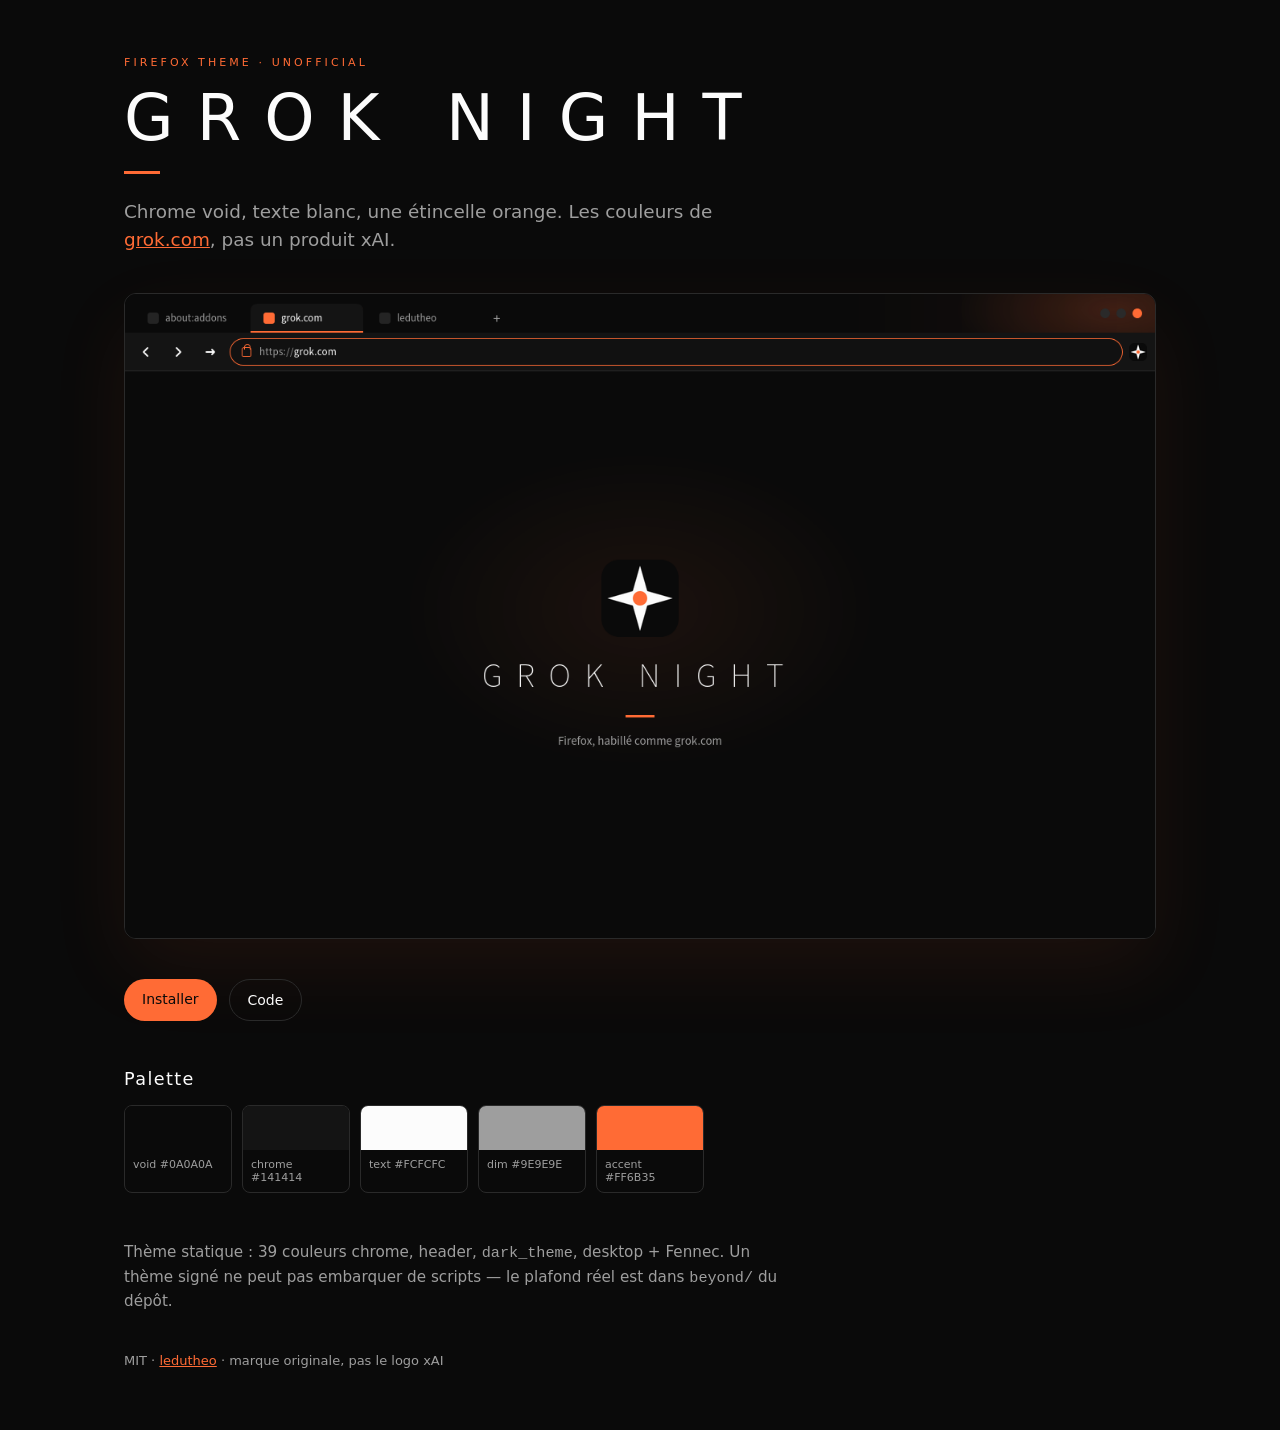
==== docs/index.html @ d77218d9 "v1.1 : chrome silencieux, vitrine publique Le thème live n’affiche plus GROK NIGHT sur chaque fenêtr" ====
<!DOCTYPE html>
<html lang="fr">
<head>
  <meta charset="utf-8">
  <meta name="viewport" content="width=device-width, initial-scale=1">
  <title>Grok Night — Firefox theme</title>
  <meta name="description" content="Thème Firefox aux couleurs de grok.com. Void, blanc, une étincelle orange.">
  <meta property="og:title" content="Grok Night">
  <meta property="og:description" content="Firefox, habillé comme grok.com">
  <meta property="og:image" content="img/og.png">
  <link rel="icon" href="img/icon-128.png">
  <style>
    :root {
      --void: #0A0A0A;
      --chrome: #141414;
      --line: #2A2A2A;
      --text: #FCFCFC;
      --dim: #9E9E9E;
      --accent: #FF6B35;
    }
    * { box-sizing: border-box; }
    html, body { margin: 0; background: var(--void); color: var(--text); }
    body { font-family: ui-sans-serif, system-ui, "Segoe UI", sans-serif; }
    header, main, footer { max-width: 1080px; margin: 0 auto; padding: 0 24px; }
    header { padding-top: 56px; }
    .kicker { color: var(--accent); letter-spacing: .28em; font-size: 11px; text-transform: uppercase; }
    h1 {
      font-weight: 200;
      letter-spacing: .36em;
      font-size: clamp(2.2rem, 6vw, 4rem);
      margin: 12px 0 8px;
    }
    .bar { width: 36px; height: 3px; background: var(--accent); margin: 16px 0 24px; }
    .lead { color: var(--dim); max-width: 38rem; font-size: 1.15rem; line-height: 1.5; }
    .shot {
      margin: 40px 0;
      border: 1px solid var(--line);
      border-radius: 12px;
      overflow: hidden;
      box-shadow: 0 30px 80px rgba(255, 107, 53, .08);
    }
    .shot img { display: block; width: 100%; height: auto; }
    .row { display: flex; flex-wrap: wrap; gap: 12px; margin: 28px 0 48px; }
    a.btn {
      display: inline-block;
      padding: 12px 18px;
      border-radius: 999px;
      text-decoration: none;
      font-size: 14px;
    }
    .btn.primary { background: var(--accent); color: #0A0A0A; }
    .btn.ghost { border: 1px solid var(--line); color: var(--text); }
    h2 { font-weight: 400; font-size: 1.1rem; letter-spacing: .08em; margin: 0 0 16px; }
    .swatches { display: flex; flex-wrap: wrap; gap: 10px; margin-bottom: 48px; }
    .swatch {
      width: 108px;
      border: 1px solid var(--line);
      border-radius: 8px;
      overflow: hidden;
      font-size: 11px;
      color: var(--dim);
    }
    .swatch i { display: block; height: 44px; }
    .swatch span { display: block; padding: 8px; }
    .note { color: var(--dim); font-size: .95rem; line-height: 1.55; max-width: 42rem; }
    footer { padding: 24px 24px 64px; color: var(--dim); font-size: 13px; }
    footer a { color: var(--accent); }
  </style>
</head>
<body>
  <header>
    <div class="kicker">Firefox theme · unofficial</div>
    <h1>GROK NIGHT</h1>
    <div class="bar"></div>
    <p class="lead">Chrome void, texte blanc, une étincelle orange.
      Les couleurs de <a href="https://grok.com" style="color:var(--accent)">grok.com</a>,
      pas un produit xAI.</p>
  </header>
  <main>
    <div class="shot">
      <img src="img/hero.png" alt="Firefox avec Grok Night : onglet grok.com, barre d'adresse orange, page void">
    </div>
    <div class="row">
      <a class="btn primary" href="https://github.com/ledutheo/firefox-theme-grok#installer">Installer</a>
      <a class="btn ghost" href="https://github.com/ledutheo/firefox-theme-grok">Code</a>
    </div>
    <h2>Palette</h2>
    <div class="swatches">
      <div class="swatch"><i style="background:#0A0A0A"></i><span>void #0A0A0A</span></div>
      <div class="swatch"><i style="background:#141414"></i><span>chrome #141414</span></div>
      <div class="swatch"><i style="background:#FCFCFC"></i><span>text #FCFCFC</span></div>
      <div class="swatch"><i style="background:#9E9E9E"></i><span>dim #9E9E9E</span></div>
      <div class="swatch"><i style="background:#FF6B35"></i><span>accent #FF6B35</span></div>
    </div>
    <p class="note">Thème statique : 39 couleurs chrome, header, <code>dark_theme</code>, desktop + Fennec.
      Un thème signé ne peut pas embarquer de scripts — le plafond réel est dans
      <code>beyond/</code> du dépôt.</p>
  </main>
  <footer>
    MIT · <a href="https://github.com/ledutheo">ledutheo</a>
    · marque originale, pas le logo xAI
  </footer>
</body>
</html>
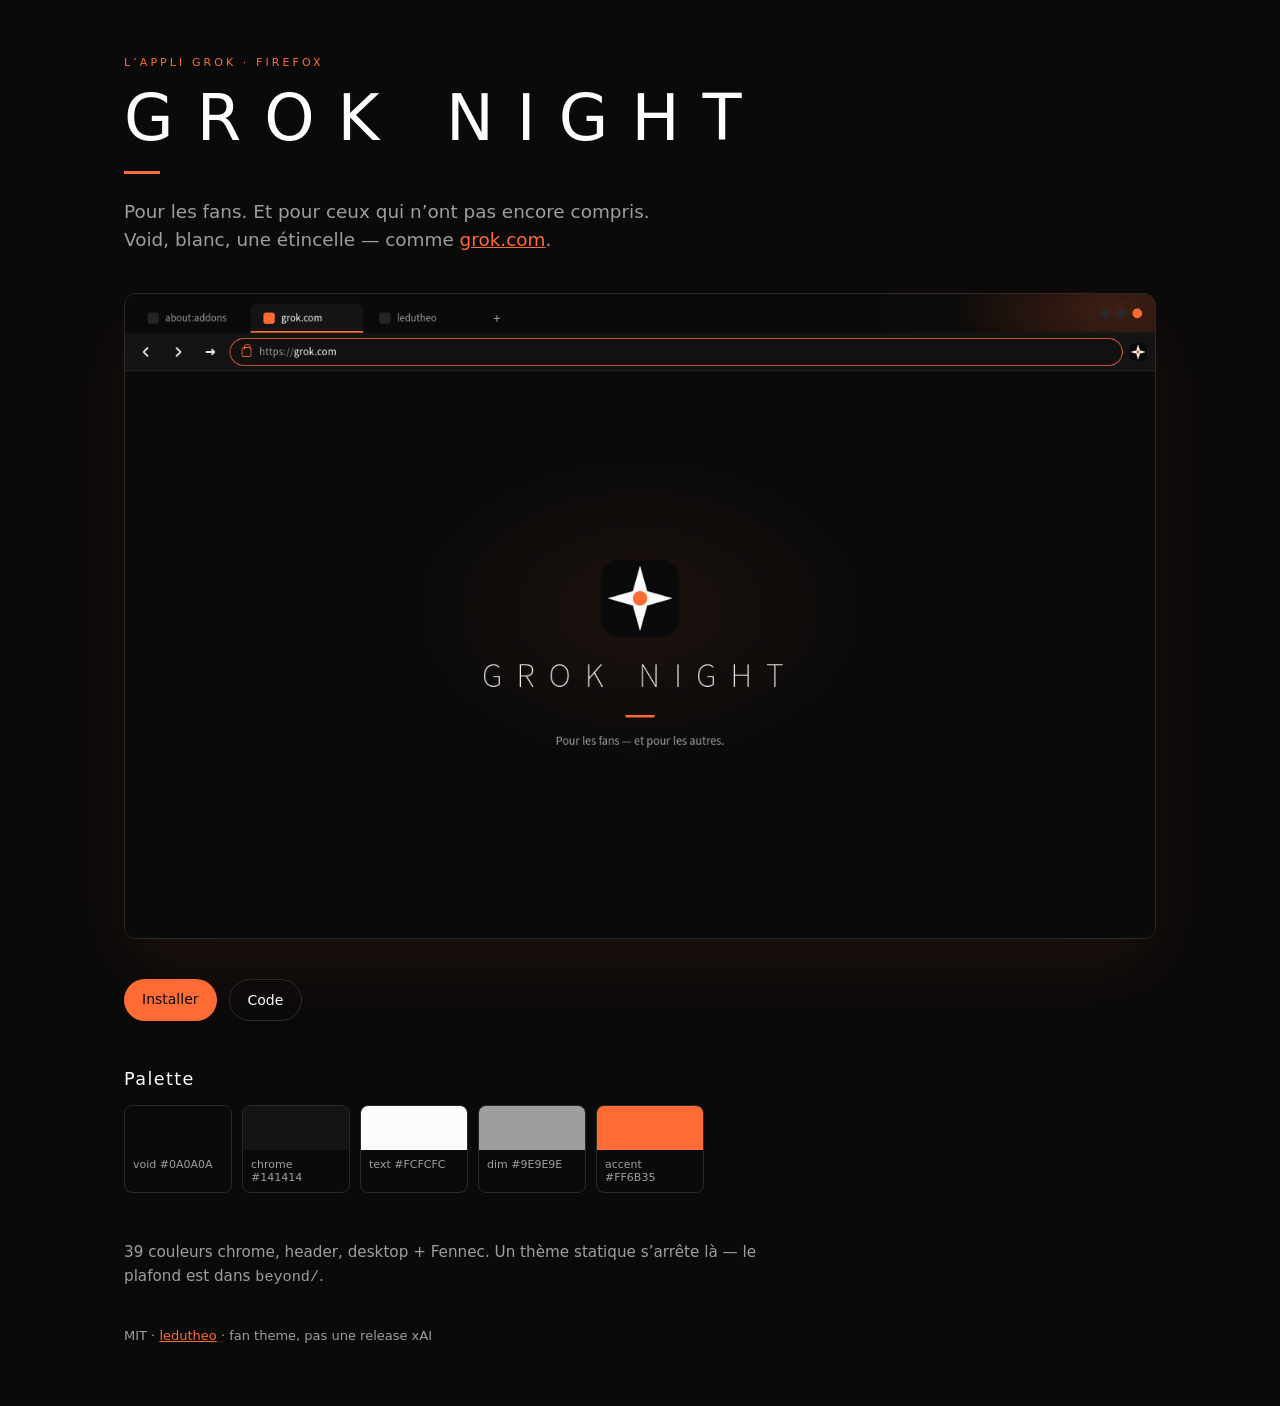
==== commit d126ce9b: "v1.2 : l’appli Grok, pour les fans Le pitch n’est plus une excuse « unofficial ». C’est Grok dans Fi" ====
--- a/docs/index.html
+++ b/docs/index.html
@@ -3,10 +3,10 @@
 <head>
   <meta charset="utf-8">
   <meta name="viewport" content="width=device-width, initial-scale=1">
-  <title>Grok Night — Firefox theme</title>
-  <meta name="description" content="Thème Firefox aux couleurs de grok.com. Void, blanc, une étincelle orange.">
+  <title>Grok Night — l’appli Grok, dans Firefox</title>
+  <meta name="description" content="L’appli Grok dans Firefox. Pour les fans — et pour ceux qui n’ont pas encore compris.">
   <meta property="og:title" content="Grok Night">
-  <meta property="og:description" content="Firefox, habillé comme grok.com">
+  <meta property="og:description" content="L’appli Grok. Dans Firefox. Pour les fans — et pour les autres.">
   <meta property="og:image" content="img/og.png">
   <link rel="icon" href="img/icon-128.png">
   <style>
@@ -69,12 +69,13 @@
 </head>
 <body>
   <header>
-    <div class="kicker">Firefox theme · unofficial</div>
+    <div class="kicker">L’appli Grok · Firefox</div>
     <h1>GROK NIGHT</h1>
     <div class="bar"></div>
-    <p class="lead">Chrome void, texte blanc, une étincelle orange.
-      Les couleurs de <a href="https://grok.com" style="color:var(--accent)">grok.com</a>,
-      pas un produit xAI.</p>
+    <p class="lead">Pour les fans.
+      Et pour ceux qui n’ont pas encore compris.<br>
+      Void, blanc, une étincelle — comme
+      <a href="https://grok.com" style="color:var(--accent)">grok.com</a>.</p>
   </header>
   <main>
     <div class="shot">
@@ -92,13 +93,12 @@
       <div class="swatch"><i style="background:#9E9E9E"></i><span>dim #9E9E9E</span></div>
       <div class="swatch"><i style="background:#FF6B35"></i><span>accent #FF6B35</span></div>
     </div>
-    <p class="note">Thème statique : 39 couleurs chrome, header, <code>dark_theme</code>, desktop + Fennec.
-      Un thème signé ne peut pas embarquer de scripts — le plafond réel est dans
-      <code>beyond/</code> du dépôt.</p>
+    <p class="note">39 couleurs chrome, header, desktop + Fennec.
+      Un thème statique s’arrête là — le plafond est dans <code>beyond/</code>.</p>
   </main>
   <footer>
     MIT · <a href="https://github.com/ledutheo">ledutheo</a>
-    · marque originale, pas le logo xAI
+    · fan theme, pas une release xAI
   </footer>
 </body>
 </html>
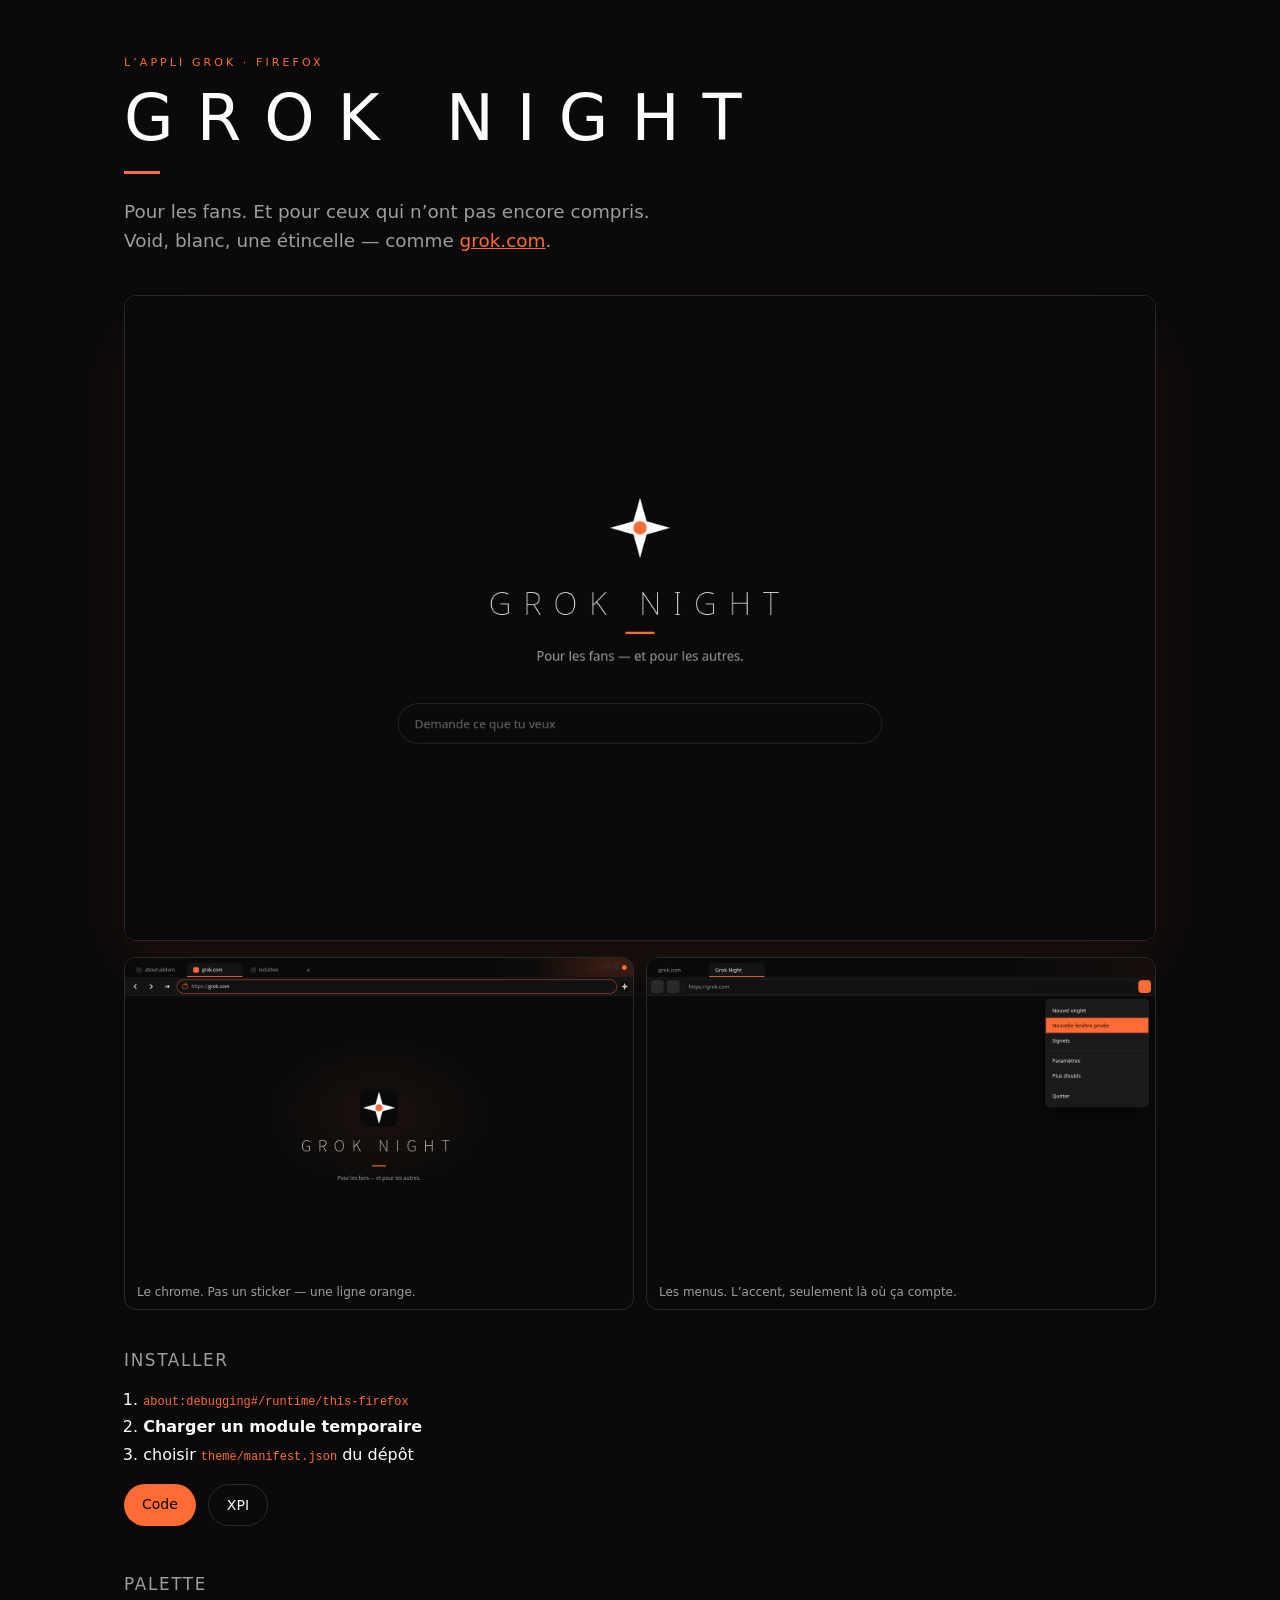
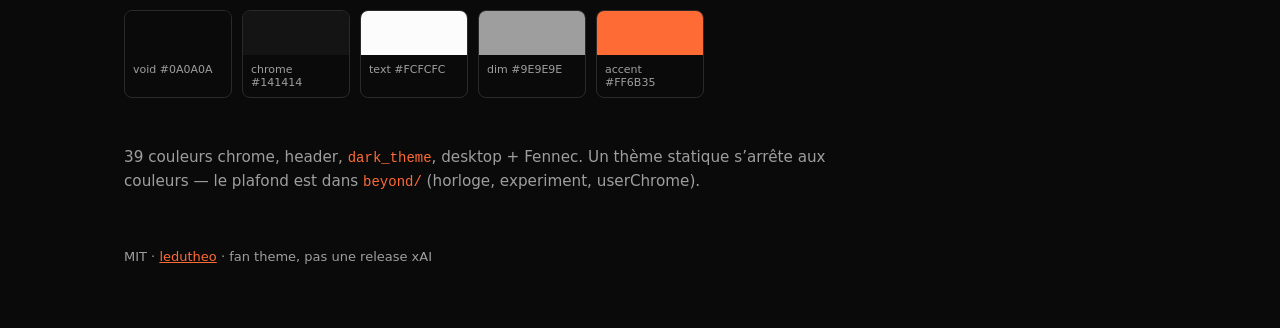
==== commit 2fb5d679: "v1.3 : landing, vidéo, galerie, CI, XPI Landing autonome avec vidéo du void, captures chrome + menu." ====
--- a/docs/index.html
+++ b/docs/index.html
@@ -31,39 +31,45 @@
       margin: 12px 0 8px;
     }
     .bar { width: 36px; height: 3px; background: var(--accent); margin: 16px 0 24px; }
-    .lead { color: var(--dim); max-width: 38rem; font-size: 1.15rem; line-height: 1.5; }
-    .shot {
-      margin: 40px 0;
+    .lead { color: var(--dim); max-width: 38rem; font-size: 1.15rem; line-height: 1.55; }
+    .lead a { color: var(--accent); }
+    .reel {
+      margin: 40px 0 16px;
       border: 1px solid var(--line);
       border-radius: 12px;
       overflow: hidden;
+      background: #000;
       box-shadow: 0 30px 80px rgba(255, 107, 53, .08);
     }
-    .shot img { display: block; width: 100%; height: auto; }
-    .row { display: flex; flex-wrap: wrap; gap: 12px; margin: 28px 0 48px; }
-    a.btn {
+    .reel video, .reel img { display: block; width: 100%; height: auto; }
+    .shots { display: grid; grid-template-columns: 1fr 1fr; gap: 12px; margin: 12px 0 40px; }
+    @media (max-width: 720px) { .shots { grid-template-columns: 1fr; } }
+    .shots figure { margin: 0; border: 1px solid var(--line); border-radius: 12px; overflow: hidden; }
+    .shots img { display: block; width: 100%; height: auto; }
+    .shots figcaption { padding: 10px 12px; color: var(--dim); font-size: 12px; }
+    .row { display: flex; flex-wrap: wrap; gap: 12px; margin: 0 0 48px; }
+    a.btn, .btn {
       display: inline-block;
       padding: 12px 18px;
       border-radius: 999px;
       text-decoration: none;
       font-size: 14px;
+      border: 0;
     }
     .btn.primary { background: var(--accent); color: #0A0A0A; }
     .btn.ghost { border: 1px solid var(--line); color: var(--text); }
-    h2 { font-weight: 400; font-size: 1.1rem; letter-spacing: .08em; margin: 0 0 16px; }
+    h2 { font-weight: 400; font-size: 1.05rem; letter-spacing: .1em; text-transform: uppercase; color: var(--dim); margin: 0 0 16px; }
+    ol.install { color: var(--text); line-height: 1.7; padding-left: 1.2rem; margin: 0 0 16px; }
+    ol.install code, p code { color: var(--accent); font-size: .92em; }
     .swatches { display: flex; flex-wrap: wrap; gap: 10px; margin-bottom: 48px; }
     .swatch {
-      width: 108px;
-      border: 1px solid var(--line);
-      border-radius: 8px;
-      overflow: hidden;
-      font-size: 11px;
-      color: var(--dim);
+      width: 108px; border: 1px solid var(--line); border-radius: 8px;
+      overflow: hidden; font-size: 11px; color: var(--dim);
     }
     .swatch i { display: block; height: 44px; }
     .swatch span { display: block; padding: 8px; }
-    .note { color: var(--dim); font-size: .95rem; line-height: 1.55; max-width: 42rem; }
-    footer { padding: 24px 24px 64px; color: var(--dim); font-size: 13px; }
+    .note { color: var(--dim); font-size: .95rem; line-height: 1.55; max-width: 44rem; margin-bottom: 48px; }
+    footer { padding: 8px 24px 64px; color: var(--dim); font-size: 13px; }
     footer a { color: var(--accent); }
   </style>
 </head>
@@ -75,15 +81,31 @@
     <p class="lead">Pour les fans.
       Et pour ceux qui n’ont pas encore compris.<br>
       Void, blanc, une étincelle — comme
-      <a href="https://grok.com" style="color:var(--accent)">grok.com</a>.</p>
+      <a href="https://grok.com">grok.com</a>.</p>
   </header>
   <main>
-    <div class="shot">
-      <img src="img/hero.png" alt="Firefox avec Grok Night : onglet grok.com, barre d'adresse orange, page void">
+    <div class="reel">
+      <video autoplay muted loop playsinline poster="img/void.png" src="img/hero.mp4"></video>
     </div>
+    <div class="shots">
+      <figure>
+        <img src="img/hero.png" alt="Chrome Firefox Grok Night, onglet grok.com">
+        <figcaption>Le chrome. Pas un sticker — une ligne orange.</figcaption>
+      </figure>
+      <figure>
+        <img src="img/menu.png" alt="Menu Firefox, item surligné orange">
+        <figcaption>Les menus. L’accent, seulement là où ça compte.</figcaption>
+      </figure>
+    </div>
+    <h2>Installer</h2>
+    <ol class="install">
+      <li><code>about:debugging#/runtime/this-firefox</code></li>
+      <li><strong>Charger un module temporaire</strong></li>
+      <li>choisir <code>theme/manifest.json</code> du dépôt</li>
+    </ol>
     <div class="row">
-      <a class="btn primary" href="https://github.com/ledutheo/firefox-theme-grok#installer">Installer</a>
-      <a class="btn ghost" href="https://github.com/ledutheo/firefox-theme-grok">Code</a>
+      <a class="btn primary" href="https://github.com/ledutheo/firefox-theme-grok">Code</a>
+      <a class="btn ghost" href="https://github.com/ledutheo/firefox-theme-grok/releases">XPI</a>
     </div>
     <h2>Palette</h2>
     <div class="swatches">
@@ -93,8 +115,9 @@
       <div class="swatch"><i style="background:#9E9E9E"></i><span>dim #9E9E9E</span></div>
       <div class="swatch"><i style="background:#FF6B35"></i><span>accent #FF6B35</span></div>
     </div>
-    <p class="note">39 couleurs chrome, header, desktop + Fennec.
-      Un thème statique s’arrête là — le plafond est dans <code>beyond/</code>.</p>
+    <p class="note">39 couleurs chrome, header, <code>dark_theme</code>, desktop + Fennec.
+      Un thème statique s’arrête aux couleurs — le plafond est dans <code>beyond/</code>
+      (horloge, experiment, userChrome).</p>
   </main>
   <footer>
     MIT · <a href="https://github.com/ledutheo">ledutheo</a>
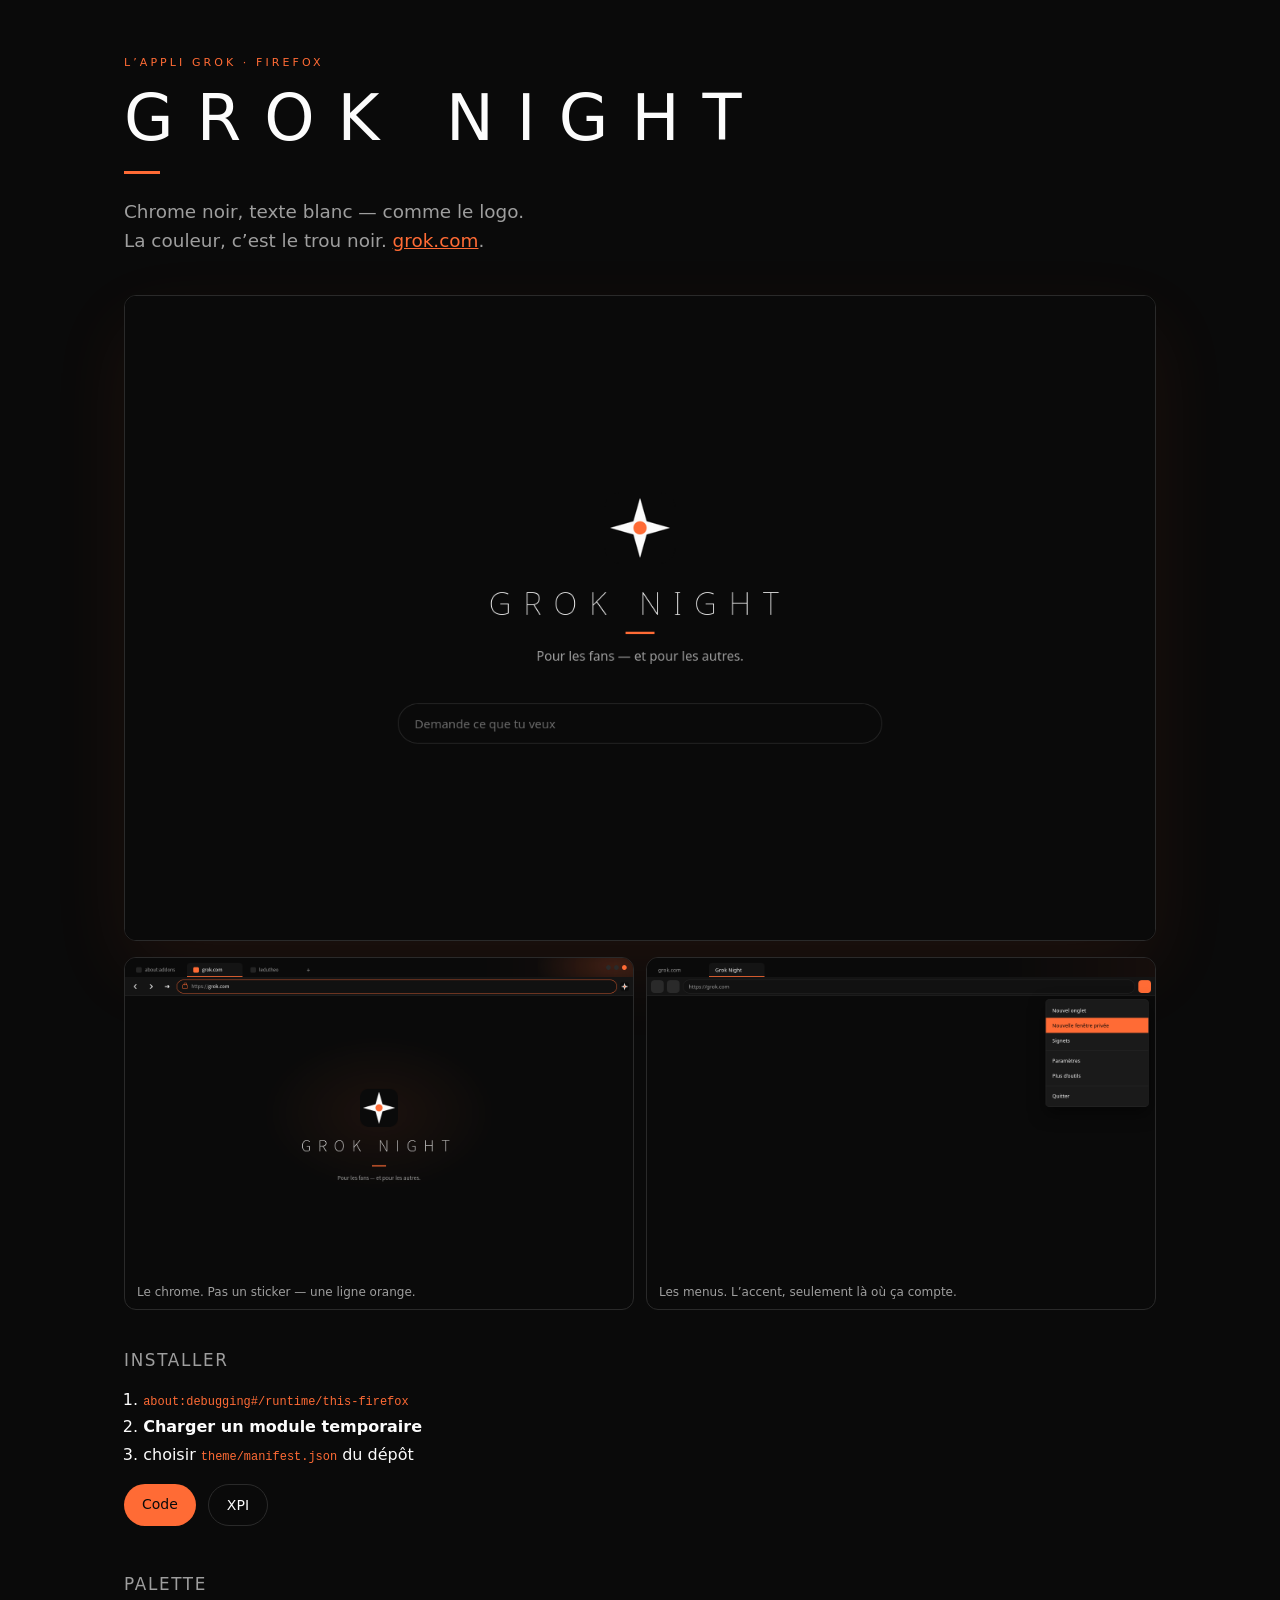
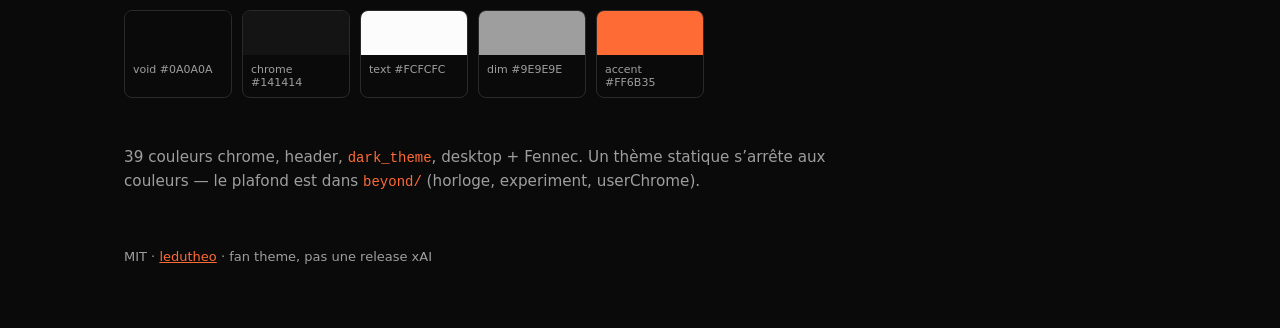
==== commit 25da146e: "v1.5 : chrome noir/blanc, logo trou noir, newtab raccourcis Le thème reste une peinture B&W (style l" ====
--- a/docs/index.html
+++ b/docs/index.html
@@ -78,9 +78,8 @@
     <div class="kicker">L’appli Grok · Firefox</div>
     <h1>GROK NIGHT</h1>
     <div class="bar"></div>
-    <p class="lead">Pour les fans.
-      Et pour ceux qui n’ont pas encore compris.<br>
-      Void, blanc, une étincelle — comme
+    <p class="lead">Chrome noir, texte blanc — comme le logo.<br>
+      La couleur, c’est le trou noir.
       <a href="https://grok.com">grok.com</a>.</p>
   </header>
   <main>
